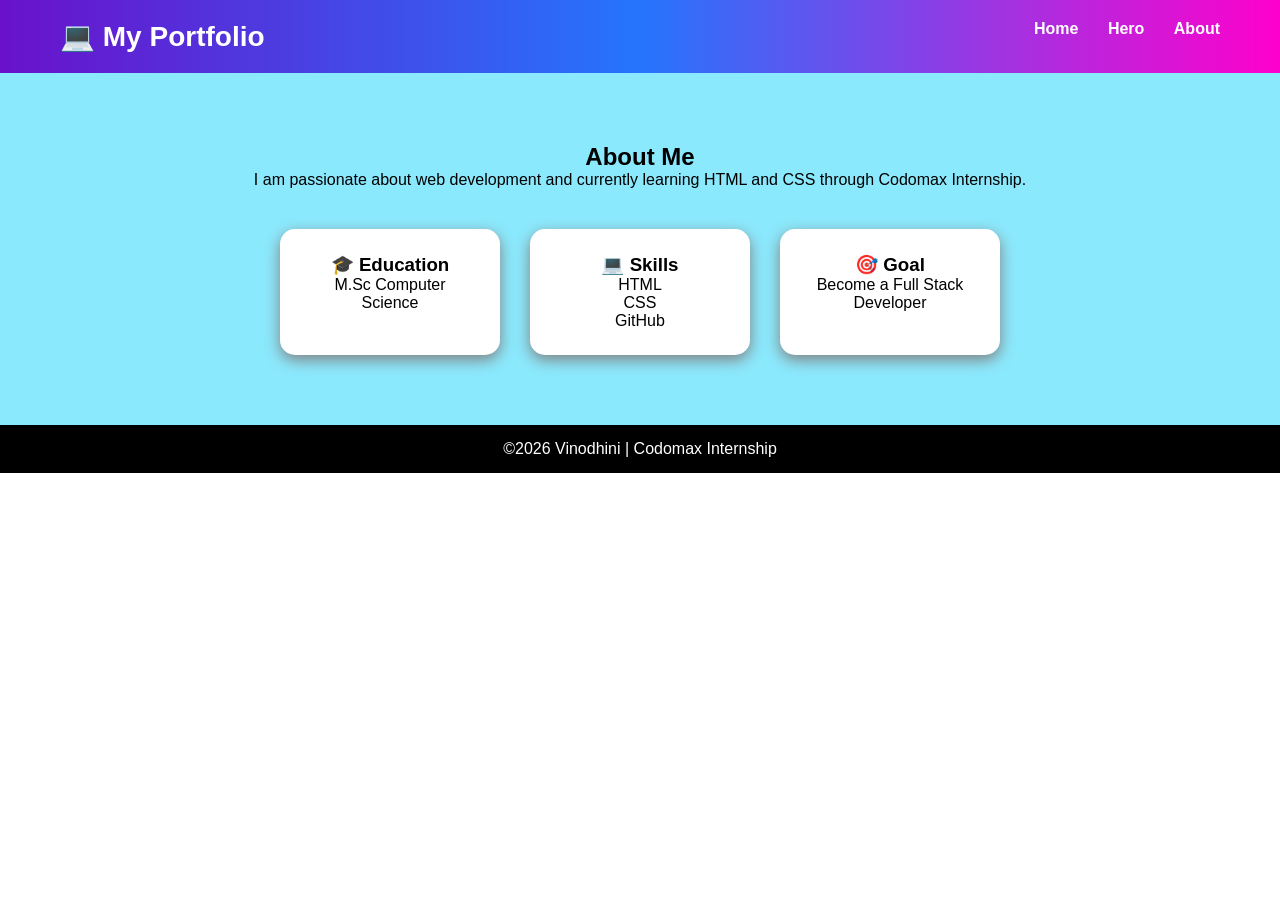
==== about.html @ f259b96c "Updated colorful portfolio website" ====
<!DOCTYPE html>
<html>
<head>
<title>About</title>
<link rel="stylesheet" href="style.css">
</head>

<body>

<header>
<div class="logo">💻 My Portfolio</div>

<nav>
<a href="index.html">Home</a>
<a href="hero.html">Hero</a>
<a href="about.html">About</a>
</nav>
</header>

<section class="about">

<h1>About Me</h1>

<p>
I am passionate about web development and currently learning HTML and CSS through Codomax Internship.
</p>

<div class="cards">

<div class="card">
<h3>🎓 Education</h3>
<p>M.Sc Computer Science</p>
</div>

<div class="card">
<h3>💻 Skills</h3>
<p>HTML<br>CSS<br>GitHub</p>
</div>

<div class="card">
<h3>🎯 Goal</h3>
<p>Become a Full Stack Developer</p>
</div>

</div>

</section>

<footer>

©2026 Vinodhini | Codomax Internship

</footer>

</body>
</html>
---- style.css ----
*{
margin:0;
padding:0;
box-sizing:border-box;
font-family:Arial;
}

header{
display:flex;
justify-content:space-between;
padding:20px 60px;
background:linear-gradient(to right,#6a11cb,#2575fc,#ff00cc);
}

.logo{
color:white;
font-size:28px;
font-weight:bold;
}

nav a{
color:white;
text-decoration:none;
margin-left:25px;
font-weight:bold;
}

.home{
height:90vh;
display:flex;
flex-direction:column;
justify-content:center;
align-items:center;
background:linear-gradient(135deg,#67e8f9,#6366f1,#d946ef);
color:white;
text-align:center;
}

.home h1{
font-size:60px;
}

.home p{
font-size:22px;
margin:20px;
}

.btn{
padding:12px 28px;
border:none;
border-radius:30px;
background:white;
color:#6a11cb;
font-weight:bold;
cursor:pointer;
}

.hero-page{
display:flex;
justify-content:space-around;
align-items:center;
padding:80px;
background:white;
height:80vh;
}

.hero-page h1{
font-size:55px;
color:#6a11cb;
}

.about{
padding:70px;
background:#8be9fd;
text-align:center;
}

.cards{
display:flex;
justify-content:center;
gap:30px;
margin-top:40px;
}

.card{
width:220px;
padding:25px;
background:white;
border-radius:15px;
box-shadow:0 5px 15px gray;
}

footer{
background:black;
color:white;
text-align:center;
padding:15px;
}
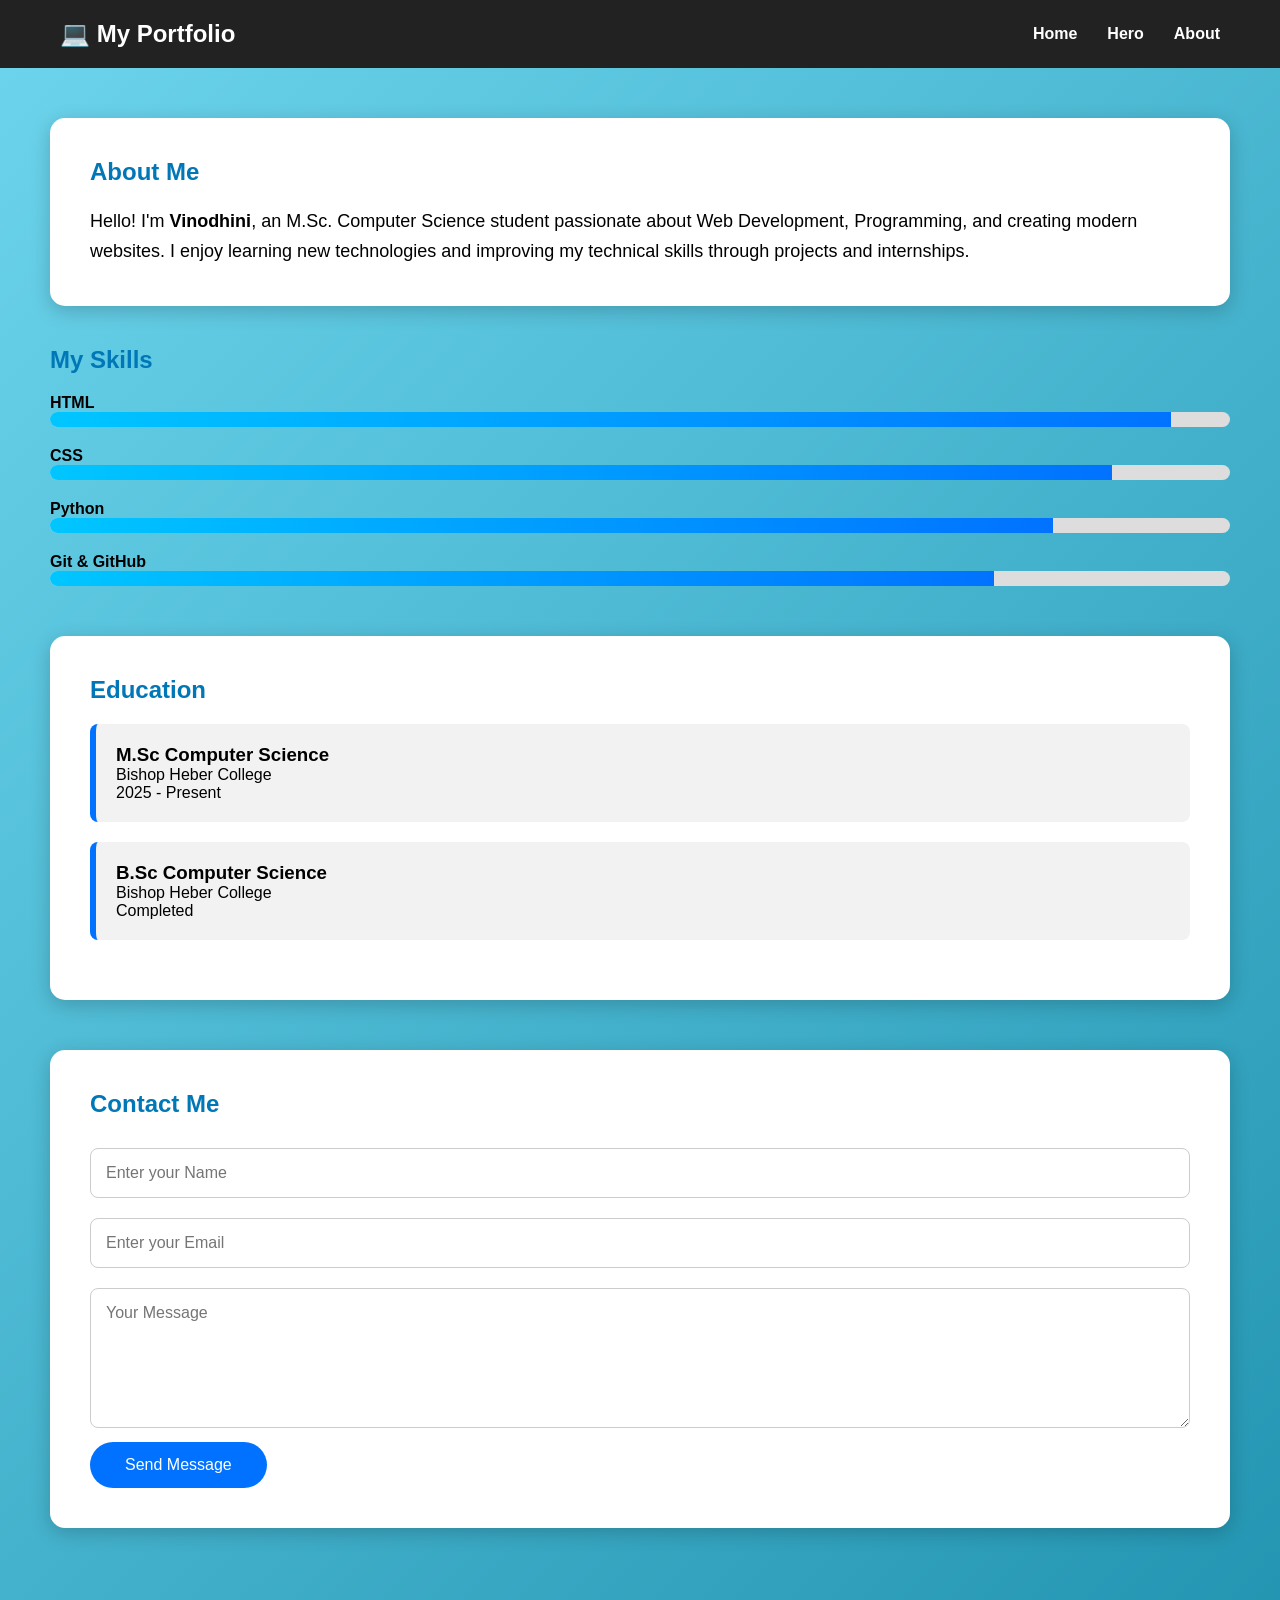
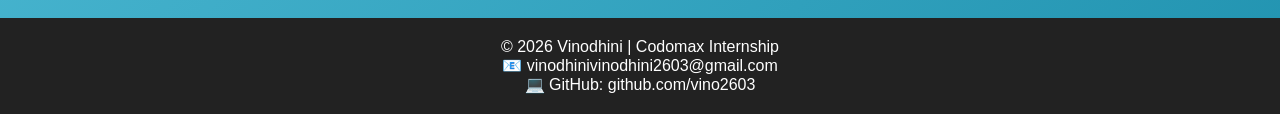
==== commit 43bea70a: "Day 3 - Added semantic HTML, skills, education, contact form and footer" ====
--- a/about.html
+++ b/about.html
@@ -1,54 +1,310 @@
 <!DOCTYPE html>
-<html>
+<html lang="en">
 <head>
-<title>About</title>
-<link rel="stylesheet" href="style.css">
+    <meta charset="UTF-8">
+    <meta name="viewport" content="width=device-width, initial-scale=1.0">
+    <title>About Me</title>
+
+    <style>
+
+*{
+margin:0;
+padding:0;
+box-sizing:border-box;
+font-family:Arial, Helvetica, sans-serif;
+}
+
+body{
+background:linear-gradient(135deg,#6dd5ed,#2193b0);
+}
+
+header{
+background:#222;
+padding:20px 60px;
+display:flex;
+justify-content:space-between;
+align-items:center;
+}
+
+header h2{
+color:white;
+}
+
+nav ul{
+display:flex;
+list-style:none;
+}
+
+nav ul li{
+margin-left:30px;
+}
+
+nav ul li a{
+text-decoration:none;
+color:white;
+font-weight:bold;
+transition:0.3s;
+}
+
+nav ul li a:hover{
+color:yellow;
+}
+
+main{
+padding:50px;
+}
+
+/* About */
+
+.about{
+background:white;
+padding:40px;
+border-radius:15px;
+box-shadow:0 5px 20px rgba(0,0,0,.2);
+margin-bottom:40px;
+}
+
+.about h1{
+color:#0077b6;
+margin-bottom:20px;
+}
+
+.about p{
+font-size:18px;
+line-height:30px;
+}
+
+/* Skills */
+
+.skills{
+margin-top:30px;
+}
+
+.skills h2{
+color:#0077b6;
+margin-bottom:20px;
+}
+
+.skill{
+margin-bottom:20px;
+}
+
+.skill span{
+font-weight:bold;
+}
+
+.bar{
+width:100%;
+height:15px;
+background:#ddd;
+border-radius:10px;
+overflow:hidden;
+}
+
+.fill{
+height:15px;
+background:linear-gradient(to right,#00c6ff,#0072ff);
+}
+
+/* Education */
+
+.education{
+margin-top:50px;
+background:white;
+padding:40px;
+border-radius:15px;
+box-shadow:0 5px 20px rgba(0,0,0,.2);
+}
+
+.education h2{
+color:#0077b6;
+margin-bottom:20px;
+}
+
+.edu-card{
+padding:20px;
+background:#f2f2f2;
+border-left:6px solid #0072ff;
+margin-bottom:20px;
+border-radius:8px;
+}
+
+/* Contact */
+
+.contact{
+margin-top:50px;
+background:white;
+padding:40px;
+border-radius:15px;
+box-shadow:0 5px 20px rgba(0,0,0,.2);
+}
+
+.contact h2{
+color:#0077b6;
+margin-bottom:20px;
+}
+
+input,
+textarea{
+width:100%;
+padding:15px;
+margin:10px 0;
+border-radius:8px;
+border:1px solid #ccc;
+font-size:16px;
+}
+
+button{
+padding:14px 35px;
+background:#0072ff;
+color:white;
+border:none;
+border-radius:30px;
+cursor:pointer;
+font-size:16px;
+}
+
+button:hover{
+background:#0055cc;
+}
+
+/* Footer */
+
+footer{
+margin-top:40px;
+background:#222;
+color:white;
+text-align:center;
+padding:20px;
+}
+
+    </style>
+
 </head>
 
 <body>
 
 <header>
-<div class="logo">💻 My Portfolio</div>
+
+<h2>💻 My Portfolio</h2>
 
 <nav>
-<a href="index.html">Home</a>
-<a href="hero.html">Hero</a>
-<a href="about.html">About</a>
+
+<ul>
+
+<li><a href="index.html">Home</a></li>
+
+<li><a href="hero.html">Hero</a></li>
+
+<li><a href="about.html">About</a></li>
+
+</ul>
+
 </nav>
+
 </header>
 
+<main>
+
 <section class="about">
 
 <h1>About Me</h1>
 
 <p>
-I am passionate about web development and currently learning HTML and CSS through Codomax Internship.
+
+Hello! I'm <b>Vinodhini</b>, an M.Sc. Computer Science student passionate about Web Development, Programming, and creating modern websites. I enjoy learning new technologies and improving my technical skills through projects and internships.
+
 </p>
 
-<div class="cards">
-
-<div class="card">
-<h3>🎓 Education</h3>
-<p>M.Sc Computer Science</p>
-</div>
-
-<div class="card">
-<h3>💻 Skills</h3>
-<p>HTML<br>CSS<br>GitHub</p>
-</div>
-
-<div class="card">
-<h3>🎯 Goal</h3>
-<p>Become a Full Stack Developer</p>
-</div>
-
-</div>
-
 </section>
 
+<section class="skills">
+
+<h2>My Skills</h2>
+
+<div class="skill">
+<span>HTML</span>
+<div class="bar">
+<div class="fill" style="width:95%"></div>
+</div>
+</div>
+
+<div class="skill">
+<span>CSS</span>
+<div class="bar">
+<div class="fill" style="width:90%"></div>
+</div>
+</div>
+
+<div class="skill">
+<span>Python</span>
+<div class="bar">
+<div class="fill" style="width:85%"></div>
+</div>
+</div>
+
+<div class="skill">
+<span>Git & GitHub</span>
+<div class="bar">
+<div class="fill" style="width:80%"></div>
+</div>
+</div>
+
+</section>
+
+<section class="education">
+
+<h2>Education</h2>
+
+<div class="edu-card">
+
+<h3>M.Sc Computer Science</h3>
+
+<p>Bishop Heber College</p>
+
+<p>2025 - Present</p>
+
+</div>
+
+<div class="edu-card">
+
+<h3>B.Sc Computer Science</h3>
+
+<p>Bishop Heber College</p>
+
+<p>Completed</p>
+
+</div>
+
+</section>
+
+<section class="contact">
+
+<h2>Contact Me</h2>
+
+<form>
+
+<input type="text" placeholder="Enter your Name" required>
+
+<input type="email" placeholder="Enter your Email" required>
+
+<textarea rows="6" placeholder="Your Message"></textarea>
+
+<button type="submit">Send Message</button>
+
+</form>
+
+</section>
+
+</main>
+
 <footer>
 
-©2026 Vinodhini | Codomax Internship
+<p>© 2026 Vinodhini | Codomax Internship</p>
+
+<p>📧 vinodhinivinodhini2603@gmail.com</p>
+
+<p>💻 GitHub: github.com/vino2603</p>
 
 </footer>
 
